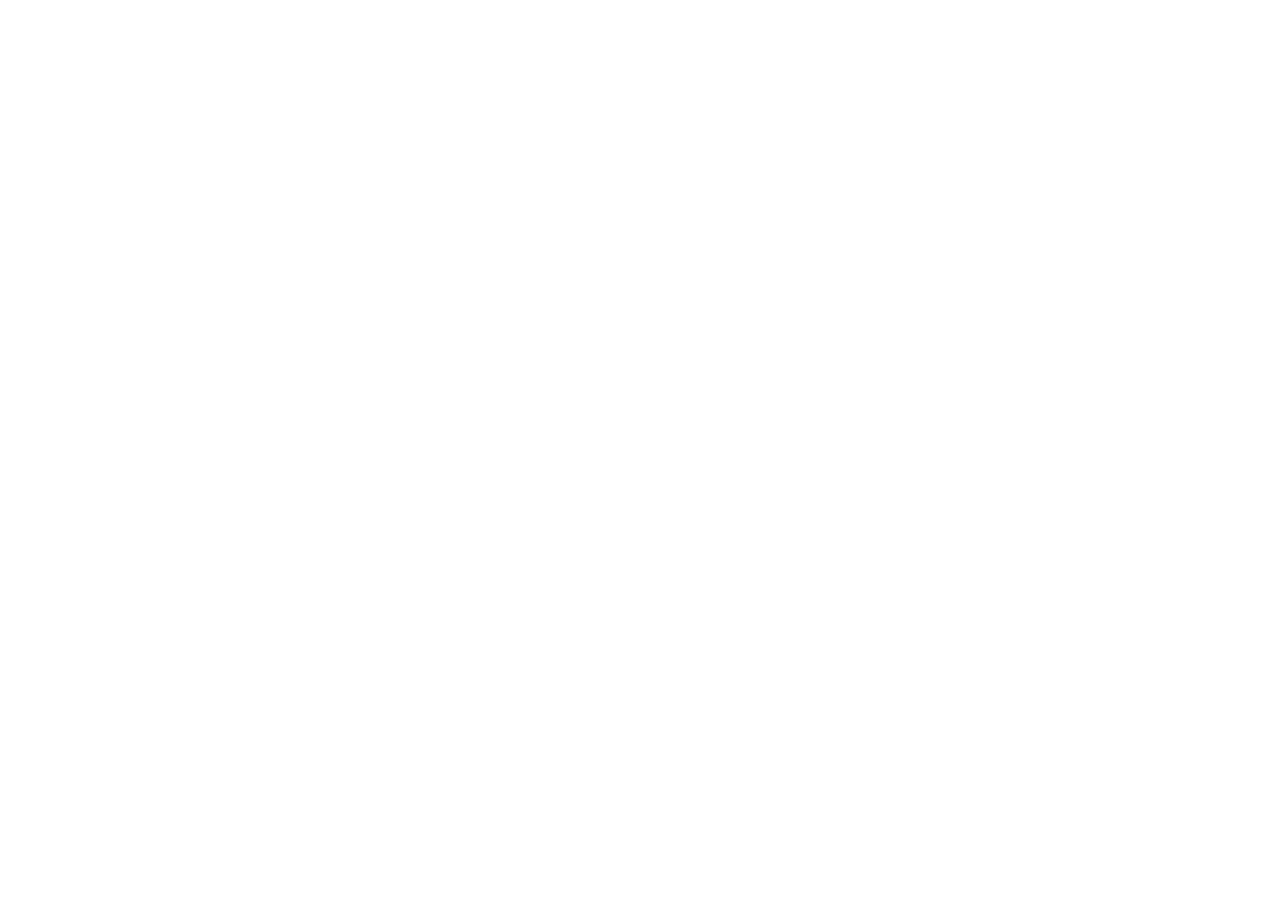
==== favo_games/favo_game_student1.html @ d2114481 "nav bar een beetje geregeld" ====
<!DOCTYPE html>
<html lang="en">
<head>
    <meta charset="UTF-8">
    <meta http-equiv="X-UA-Compatible" content="IE=edge">
    <meta name="viewport" content="width=device-width, initial-scale=1.0">
    <title>Favoriete Game Student 1</title>
    <link rel="stylesheet" href="../style.css">
</head>
<body>
    
</body>
</html>
---- style.css ----
* {
    margin: 0;
    padding: 0;
    box-sizing: border-box;
}

/* nav bar */

.main-head nav {
    display: flex;
    justify-content: space-between;
    max-width: 100vw;
}

ul {
    display: flex;
    list-style-type: none;
    align-items: center;
    justify-content: space-around;
    width: 20vw;
    margin-right: 5rem;
}

li {
    display: block;
}

a {
    display: flex;
    align-items: center;
    text-decoration: none;
    color: white;
    background-color: blue;
    height: 4vh;
    padding: 1rem;
}

.dropdown-content {
    display: none;
    position: absolute;
    background-color: #E9E9E9;
    min-width: 8vw;
    box-shadow: 0rem 0.5rem 1rem 0rem rgba(0, 0, 0, 0.2);
    z-index: 1;
}

.dropdown-content a {
    color: #00a8c7;
    padding: 0.8rem 1rem;
    display: block;
    text-align: left;
}

.dropdown:hover .dropdown-content {
    display: flex;
    flex-direction: column;
}
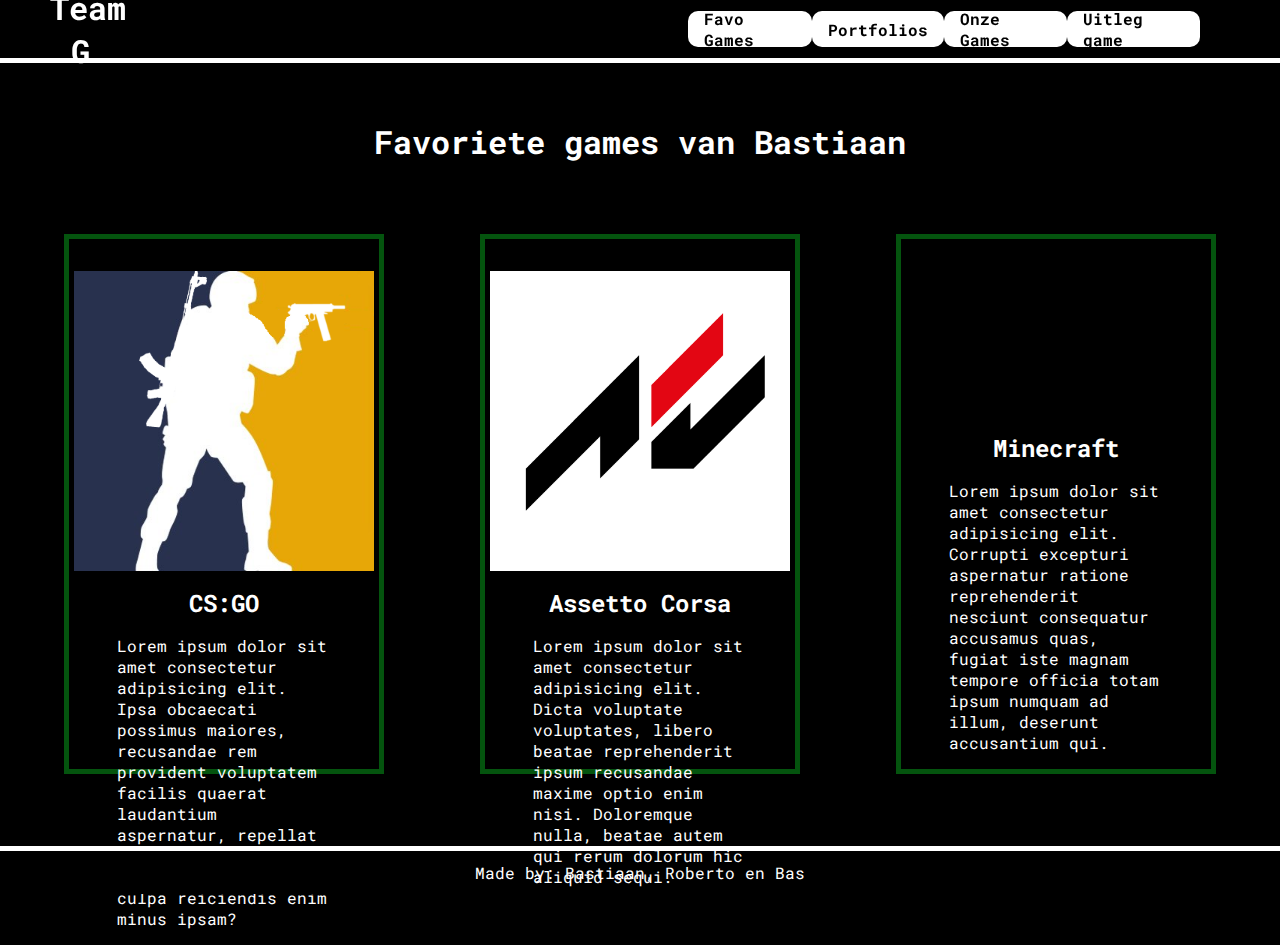
==== commit b9458938: "favo gamepagina bastiaan" ====
--- a/favo_games/favo_game_student1.html
+++ b/favo_games/favo_game_student1.html
@@ -8,6 +8,102 @@
     <link rel="stylesheet" href="../style.css">
 </head>
 <body>
-    
+    <!DOCTYPE html>
+<html lang="en">
+
+<head>
+    <meta charset="UTF-8">
+    <meta http-equiv="X-UA-Compatible" content="IE=edge">
+    <meta name="viewport" content="width=device-width, initial-scale=1.0">
+    <title>Favoriete Game Student 3</title>
+    <link rel="stylesheet" href="../style.css">
+    <link rel="preconnect" href="https://fonts.googleapis.com">
+    <link rel="preconnect" href="https://fonts.gstatic.com" crossorigin>
+    <link href="https://fonts.googleapis.com/css2?family=Roboto+Mono:wght@400;500;600&display=swap" rel="stylesheet">
+    <link rel="icon" href="./icons/controller_icon.svg">
+</head>
+
+<body>
+    <header class="main-head">
+        <nav>
+            <a class="logo" href="../index.html">
+                <h1>Team G</h1>
+            </a>
+            <ul>
+                <li class="dropdown">
+                    <a href="#" class="dropbtn">Favo Games</a>
+                    <div class="dropdown-content">
+                        <a class="borderb" href="./favo_game_student1.html">Favo student1</a>
+                        <a href="./favo_game_student2.html">Favo student2</a>
+                        <a class="bordere" href="./favo_game_student3.html">Favo student3</a>
+                    </div>
+                </li>
+                <li class="dropdown">
+                    <a href="#" class="dropbtn">Portfolios</a>
+                    <div class="dropdown-content">
+                        <a class="borderb" href="../portfolios/portfolio_student1.html">Portfolio student1</a>
+                        <a href="../portfolios/portfolio_student2.html">Portfolio student2</a>
+                        <a class="bordere" href="../portfolios/portfolio_student3.html">Portfolio student3</a>
+                    </div>
+                </li>
+                <li class="dropdown">
+                    <a href="#" class="dropbtn">Onze Games</a>
+                    <div class="dropdown-content" id="test">
+                        <a class="borderb" href="../games/game_student1.html">Game student1</a>
+                        <a href="../games/game_student2.html">Game student2</a>
+                        <a class="bordere" href="../games/game_student3.html">Game student3</a>
+                    </div>
+                </li>
+                <li class="dropdown">
+                    <a href="#" class="dropbtn">Uitleg game</a>
+                    <div class="dropdown-content">
+                        <a class="borderb" href="../uitleg_game/uitleg_game_student1.html">Uitleg student1</a>
+                        <a href="../uitleg_game/uitleg_game_student2.html">Uitleg student2</a>
+                        <a class="bordere" href="../uitleg_game/uitleg_game_student3.html">Uitleg student3</a>
+                    </div>
+                </li>
+            </ul>
+        </nav>
+    </header>
+
+    <main class="main-fav">
+        <h1>Favoriete games van Bastiaan</h1>
+        <section class="sect-cards bcard">
+            <div class="basti-fav1">
+                <img src="../images/csgo2.png" alt="">
+                <h2>CS:GO</h2>
+                <p>
+                    Lorem ipsum dolor sit amet consectetur adipisicing elit. Ipsa obcaecati possimus maiores, recusandae
+                    rem provident voluptatem facilis quaerat laudantium aspernatur, repellat eius voluptate, corrupti
+                    debitis culpa reiciendis enim minus ipsam?
+                </p>
+            </div>
+            <div class="basti-fav2 bcard">
+                <img src="../images/ac.png" alt="">
+                <h2>Assetto Corsa</h2>
+                <p>
+                    Lorem ipsum dolor sit amet consectetur adipisicing elit. Dicta voluptate voluptates, libero beatae
+                    reprehenderit ipsum recusandae maxime optio enim nisi. Doloremque nulla, beatae autem qui rerum
+                    dolorum hic aliquid sequi.
+                </p>
+            </div>
+            <div class="basti-fav3 bcard">
+                <img src="../images/minecraft.png" alt="">
+                <h2>Minecraft</h2>
+                <p>
+                    Lorem ipsum dolor sit amet consectetur adipisicing elit. Corrupti excepturi aspernatur ratione
+                    reprehenderit nesciunt consequatur accusamus quas, fugiat iste magnam tempore officia totam ipsum
+                    numquam ad illum, deserunt accusantium qui.
+                </p>
+            </div>
+        </section>
+    </main>
+
+    <footer>
+        Made by: Bastiaan, Roberto en Bas
+    </footer>
+</body>
+
+</html>
 </body>
 </html>--- a/style.css
+++ b/style.css
@@ -4,12 +4,48 @@
     box-sizing: border-box;
 }
 
+html{
+    scroll-behavior: smooth;
+}
+
+body:not(div:first-of-type) {
+    font-family: 'Roboto Mono', monospace;
+    z-index: 1;
+    background-color: rgba(0, 0, 0, 0.058)
+}
+
+body:not(header) {
+    color: white;
+}
+
+div:first-of-type {
+    z-index: -1;
+}
+
 /* nav bar */
 
+.index-main {
+    height: 100vh;
+}
+
+.logo {
+    text-decoration: none;
+    text-align: center;
+    width: 5vw;
+    margin-left: 3rem;
+    color: white;
+}
+
 .main-head nav {
     display: flex;
+    color: white;
     justify-content: space-between;
-    max-width: 100vw;
+    align-items: center;
+    width: 100vw;
+    height: 7vh;
+    background-color: black;
+    border-bottom: 5px solid white;
+    position: fixed;
 }
 
 ul {
@@ -17,7 +53,7 @@
     list-style-type: none;
     align-items: center;
     justify-content: space-around;
-    width: 20vw;
+    width: 40vw;
     margin-right: 5rem;
 }
 
@@ -25,33 +61,188 @@
     display: block;
 }
 
-a {
+.dropdown a {
+    font-weight: bolder;
     display: flex;
     align-items: center;
     text-decoration: none;
-    color: white;
-    background-color: blue;
+    color: black;
+    background-color: white;
     height: 4vh;
     padding: 1rem;
+}
+
+.dropdown a:hover {
+    background-color: grey;
+}
+
+nav h1 {
+    margin-left: 3%;
 }
 
 .dropdown-content {
     display: none;
     position: absolute;
-    background-color: #E9E9E9;
+    margin-top: -10%;
     min-width: 8vw;
     box-shadow: 0rem 0.5rem 1rem 0rem rgba(0, 0, 0, 0.2);
     z-index: 1;
+    transition: margin-top 5s;
+    transition-timing-function: ease-in;
 }
 
 .dropdown-content a {
-    color: #00a8c7;
-    padding: 0.8rem 1rem;
+    color: #000000;
+    padding: 0.3rem 1rem;
     display: block;
     text-align: left;
 }
 
+.borderb {
+    border-top-left-radius: 10px;
+    border-top-right-radius: 10px;
+}
+
+.bordere {
+    border-bottom-left-radius: 10px;
+    border-bottom-right-radius: 10px;
+}
+
+.dropbtn {
+    border-radius: 10px;
+    z-index: 2;
+}
+
 .dropdown:hover .dropdown-content {
     display: flex;
     flex-direction: column;
+    margin: 0;
+    z-index: 1;
+    border-radius: 10px;
+}
+
+/* body */
+
+body:not(header) {
+    color: white;
+}
+
+body:not(div:first-of-type) {
+    font-family: 'Roboto Mono', monospace;
+    z-index: 1;
+    background-color: #000
+}
+
+.index-main:not(:first-child) {
+    z-index: 2;
+}
+
+.background_video {
+    position: absolute;
+    right: 0;
+    bottom: 0;
+    width: 100vw;
+    min-height: 100vh;
+    z-index: -2;
+    
+}
+
+.home_title {
+    display: flex;
+    flex-direction: column;
+    align-items: center;
+    color: white;
+    margin-top: 20%;
+    font-size: xx-large;
+}
+
+.home_title a{
+    color: black;
+    z-index: 2;
+    background-color: white;
+    border-radius: 20px;
+}
+
+.home_section{
+    display: flex;
+    justify-content: center;
+    padding-top: 2rem;
+}
+
+.index-header{
+    display: flex;
+    justify-content: center;
+    font-size: 3rem;
+    width: 100vw;
+}
+
+.index-cards{
+    height: 90vh;
+    display: flex;
+    flex-direction: row;
+    flex-wrap: wrap;
+    align-items: center;
+    justify-content: space-evenly;
+}
+
+.cards {
+    height: 50vh;
+    width: 22vw;
+    background-color: #000;
+    border: gray;
+    border-style: inset;
+    border-radius: 15px;
+    text-align: center;
+}
+
+/* fav games */
+
+.main-fav {
+    display: flex;
+    flex-direction: column;
+    justify-content: space-evenly;
+    align-items: center;
+    padding-top: 3rem;
+    min-height: 93.98vh;
+}
+
+.sect-cards {
+    display: flex;
+}
+
+.sect-cards div {
+    display: flex;
+    flex-direction: column;
+    align-items: center;
+    background-color: black;
+    border: 5px solid rgb(4, 84, 14) ;
+    height: 60vh;
+    width: 25vw;
+    margin: 0rem 3rem;
+}
+
+.bcard img {
+    margin-top: 2rem;
+    height: 300px;
+    width: auto;
+}
+
+.sect-cards div h2 {
+    margin-top: 1rem;
+}
+
+.bcard p {
+    padding: 1rem 3rem;
+}
+
+
+/* footer */
+
+footer {
+    display: flex;
+    justify-content: space-around;
+    align-items: center;
+    border-top: 5px solid white;
+    background-color: black;
+    height: 3rem;
 }--- a/style.css
+++ b/style.css
@@ -4,12 +4,48 @@
     box-sizing: border-box;
 }
 
+html{
+    scroll-behavior: smooth;
+}
+
+body:not(div:first-of-type) {
+    font-family: 'Roboto Mono', monospace;
+    z-index: 1;
+    background-color: rgba(0, 0, 0, 0.058)
+}
+
+body:not(header) {
+    color: white;
+}
+
+div:first-of-type {
+    z-index: -1;
+}
+
 /* nav bar */
 
+.index-main {
+    height: 100vh;
+}
+
+.logo {
+    text-decoration: none;
+    text-align: center;
+    width: 5vw;
+    margin-left: 3rem;
+    color: white;
+}
+
 .main-head nav {
     display: flex;
+    color: white;
     justify-content: space-between;
-    max-width: 100vw;
+    align-items: center;
+    width: 100vw;
+    height: 7vh;
+    background-color: black;
+    border-bottom: 5px solid white;
+    position: fixed;
 }
 
 ul {
@@ -17,7 +53,7 @@
     list-style-type: none;
     align-items: center;
     justify-content: space-around;
-    width: 20vw;
+    width: 40vw;
     margin-right: 5rem;
 }
 
@@ -25,33 +61,188 @@
     display: block;
 }
 
-a {
+.dropdown a {
+    font-weight: bolder;
     display: flex;
     align-items: center;
     text-decoration: none;
-    color: white;
-    background-color: blue;
+    color: black;
+    background-color: white;
     height: 4vh;
     padding: 1rem;
+}
+
+.dropdown a:hover {
+    background-color: grey;
+}
+
+nav h1 {
+    margin-left: 3%;
 }
 
 .dropdown-content {
     display: none;
     position: absolute;
-    background-color: #E9E9E9;
+    margin-top: -10%;
     min-width: 8vw;
     box-shadow: 0rem 0.5rem 1rem 0rem rgba(0, 0, 0, 0.2);
     z-index: 1;
+    transition: margin-top 5s;
+    transition-timing-function: ease-in;
 }
 
 .dropdown-content a {
-    color: #00a8c7;
-    padding: 0.8rem 1rem;
+    color: #000000;
+    padding: 0.3rem 1rem;
     display: block;
     text-align: left;
 }
 
+.borderb {
+    border-top-left-radius: 10px;
+    border-top-right-radius: 10px;
+}
+
+.bordere {
+    border-bottom-left-radius: 10px;
+    border-bottom-right-radius: 10px;
+}
+
+.dropbtn {
+    border-radius: 10px;
+    z-index: 2;
+}
+
 .dropdown:hover .dropdown-content {
     display: flex;
     flex-direction: column;
+    margin: 0;
+    z-index: 1;
+    border-radius: 10px;
+}
+
+/* body */
+
+body:not(header) {
+    color: white;
+}
+
+body:not(div:first-of-type) {
+    font-family: 'Roboto Mono', monospace;
+    z-index: 1;
+    background-color: #000
+}
+
+.index-main:not(:first-child) {
+    z-index: 2;
+}
+
+.background_video {
+    position: absolute;
+    right: 0;
+    bottom: 0;
+    width: 100vw;
+    min-height: 100vh;
+    z-index: -2;
+    
+}
+
+.home_title {
+    display: flex;
+    flex-direction: column;
+    align-items: center;
+    color: white;
+    margin-top: 20%;
+    font-size: xx-large;
+}
+
+.home_title a{
+    color: black;
+    z-index: 2;
+    background-color: white;
+    border-radius: 20px;
+}
+
+.home_section{
+    display: flex;
+    justify-content: center;
+    padding-top: 2rem;
+}
+
+.index-header{
+    display: flex;
+    justify-content: center;
+    font-size: 3rem;
+    width: 100vw;
+}
+
+.index-cards{
+    height: 90vh;
+    display: flex;
+    flex-direction: row;
+    flex-wrap: wrap;
+    align-items: center;
+    justify-content: space-evenly;
+}
+
+.cards {
+    height: 50vh;
+    width: 22vw;
+    background-color: #000;
+    border: gray;
+    border-style: inset;
+    border-radius: 15px;
+    text-align: center;
+}
+
+/* fav games */
+
+.main-fav {
+    display: flex;
+    flex-direction: column;
+    justify-content: space-evenly;
+    align-items: center;
+    padding-top: 3rem;
+    min-height: 93.98vh;
+}
+
+.sect-cards {
+    display: flex;
+}
+
+.sect-cards div {
+    display: flex;
+    flex-direction: column;
+    align-items: center;
+    background-color: black;
+    border: 5px solid rgb(4, 84, 14) ;
+    height: 60vh;
+    width: 25vw;
+    margin: 0rem 3rem;
+}
+
+.bcard img {
+    margin-top: 2rem;
+    height: 300px;
+    width: auto;
+}
+
+.sect-cards div h2 {
+    margin-top: 1rem;
+}
+
+.bcard p {
+    padding: 1rem 3rem;
+}
+
+
+/* footer */
+
+footer {
+    display: flex;
+    justify-content: space-around;
+    align-items: center;
+    border-top: 5px solid white;
+    background-color: black;
+    height: 3rem;
 }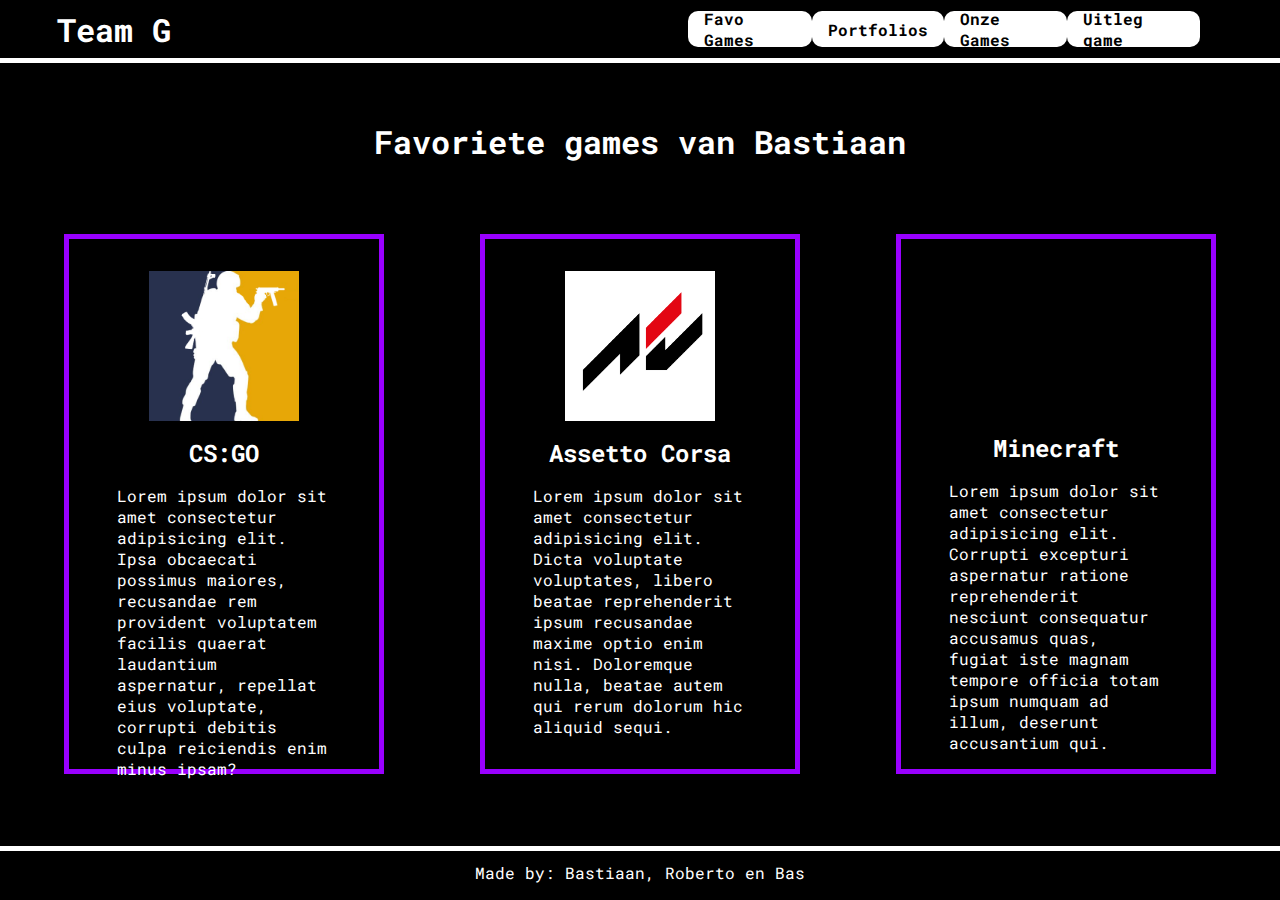
==== commit dbfffdf9: "Added fave game pagina" ====
--- a/favo_games/favo_game_student1.html
+++ b/favo_games/favo_game_student1.html
@@ -68,7 +68,7 @@
 
     <main class="main-fav">
         <h1>Favoriete games van Bastiaan</h1>
-        <section class="sect-cards bcard">
+        <section class="sect-cards bcard sect-cards-color-3">
             <div class="basti-fav1">
                 <img src="../images/csgo2.png" alt="">
                 <h2>CS:GO</h2>
--- a/style.css
+++ b/style.css
@@ -31,7 +31,7 @@
 .logo {
     text-decoration: none;
     text-align: center;
-    width: 5vw;
+    width: 10vw;
     margin-left: 3rem;
     color: white;
 }
@@ -70,6 +70,7 @@
     background-color: white;
     height: 4vh;
     padding: 1rem;
+    transition: background-color 0.3s;
 }
 
 .dropdown a:hover {
@@ -80,22 +81,14 @@
     margin-left: 3%;
 }
 
-.dropdown-content {
+.dropdown-content{
     display: none;
     position: absolute;
-    margin-top: -10%;
     min-width: 8vw;
     box-shadow: 0rem 0.5rem 1rem 0rem rgba(0, 0, 0, 0.2);
     z-index: 1;
-    transition: margin-top 5s;
-    transition-timing-function: ease-in;
-}
-
-.dropdown-content a {
-    color: #000000;
-    padding: 0.3rem 1rem;
-    display: block;
-    text-align: left;
+    color: aliceblue;
+    transition: color 5s;
 }
 
 .borderb {
@@ -116,9 +109,12 @@
 .dropdown:hover .dropdown-content {
     display: flex;
     flex-direction: column;
-    margin: 0;
     z-index: 1;
     border-radius: 10px;
+}
+
+.dropdown-content:focus-visible{
+    color: blue;
 }
 
 /* body */
@@ -221,9 +217,22 @@
     margin: 0rem 3rem;
 }
 
+/**/
+.sect-cards-color-1 div {
+    border: 5px solid rgb(4, 84, 14) ;
+}
+
+.sect-cards-color-2 div{
+    border: 5px solid rgb(255, 0, 0) ;
+}
+
+.sect-cards-color-3 div{
+    border: 5px solid rgb(153, 0, 255) ;
+}
+
 .bcard img {
     margin-top: 2rem;
-    height: 300px;
+    height: 150px;
     width: auto;
 }
 
@@ -234,7 +243,6 @@
 .bcard p {
     padding: 1rem 3rem;
 }
-
 
 /* footer */
 
--- a/style.css
+++ b/style.css
@@ -31,7 +31,7 @@
 .logo {
     text-decoration: none;
     text-align: center;
-    width: 5vw;
+    width: 10vw;
     margin-left: 3rem;
     color: white;
 }
@@ -70,6 +70,7 @@
     background-color: white;
     height: 4vh;
     padding: 1rem;
+    transition: background-color 0.3s;
 }
 
 .dropdown a:hover {
@@ -80,22 +81,14 @@
     margin-left: 3%;
 }
 
-.dropdown-content {
+.dropdown-content{
     display: none;
     position: absolute;
-    margin-top: -10%;
     min-width: 8vw;
     box-shadow: 0rem 0.5rem 1rem 0rem rgba(0, 0, 0, 0.2);
     z-index: 1;
-    transition: margin-top 5s;
-    transition-timing-function: ease-in;
-}
-
-.dropdown-content a {
-    color: #000000;
-    padding: 0.3rem 1rem;
-    display: block;
-    text-align: left;
+    color: aliceblue;
+    transition: color 5s;
 }
 
 .borderb {
@@ -116,9 +109,12 @@
 .dropdown:hover .dropdown-content {
     display: flex;
     flex-direction: column;
-    margin: 0;
     z-index: 1;
     border-radius: 10px;
+}
+
+.dropdown-content:focus-visible{
+    color: blue;
 }
 
 /* body */
@@ -221,9 +217,22 @@
     margin: 0rem 3rem;
 }
 
+/**/
+.sect-cards-color-1 div {
+    border: 5px solid rgb(4, 84, 14) ;
+}
+
+.sect-cards-color-2 div{
+    border: 5px solid rgb(255, 0, 0) ;
+}
+
+.sect-cards-color-3 div{
+    border: 5px solid rgb(153, 0, 255) ;
+}
+
 .bcard img {
     margin-top: 2rem;
-    height: 300px;
+    height: 150px;
     width: auto;
 }
 
@@ -234,7 +243,6 @@
 .bcard p {
     padding: 1rem 3rem;
 }
-
 
 /* footer */
 
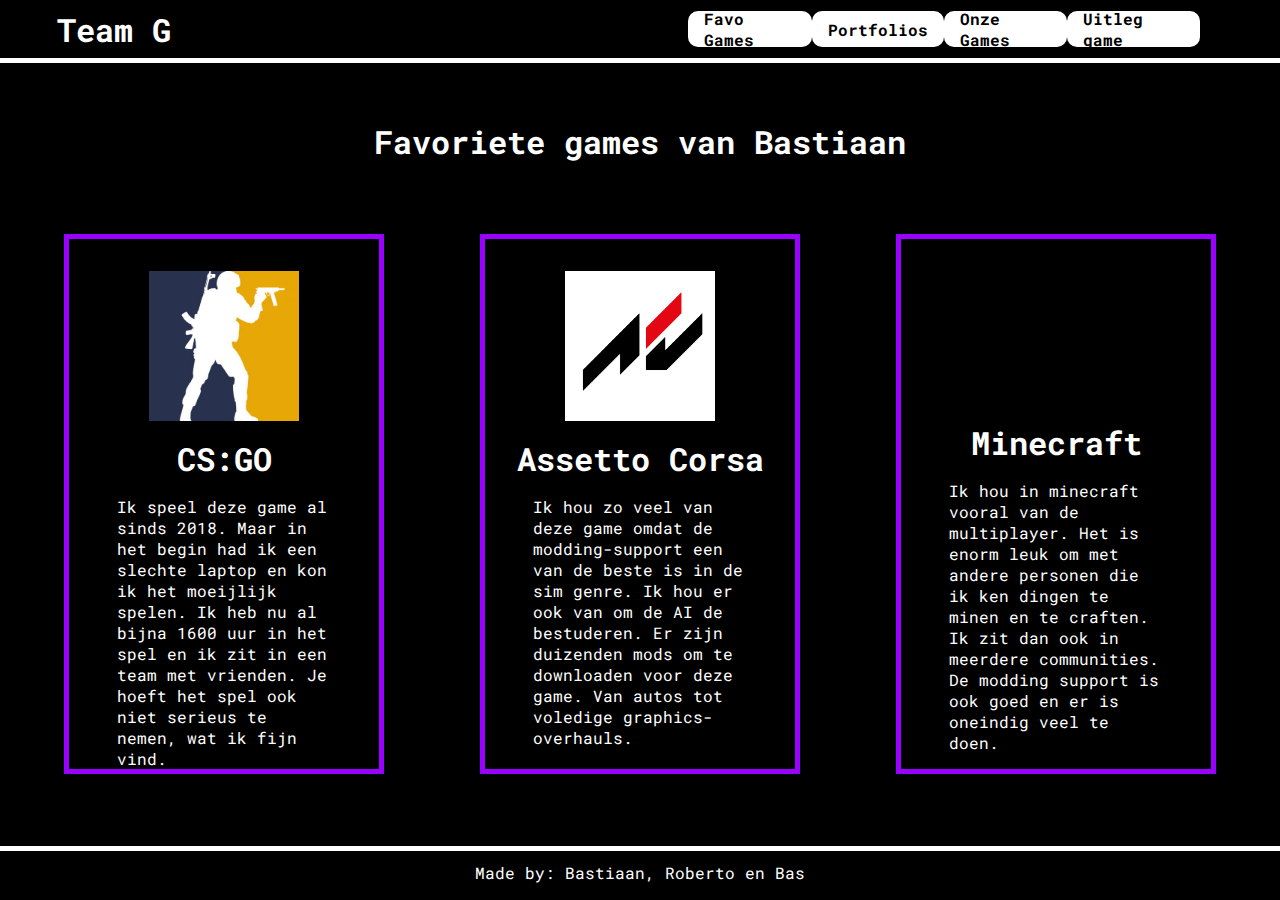
==== commit 3ccf2eea: "favo game aangepast + portfolio" ====
--- a/favo_games/favo_game_student1.html
+++ b/favo_games/favo_game_student1.html
@@ -73,27 +73,21 @@
                 <img src="../images/csgo2.png" alt="">
                 <h2>CS:GO</h2>
                 <p>
-                    Lorem ipsum dolor sit amet consectetur adipisicing elit. Ipsa obcaecati possimus maiores, recusandae
-                    rem provident voluptatem facilis quaerat laudantium aspernatur, repellat eius voluptate, corrupti
-                    debitis culpa reiciendis enim minus ipsam?
+                    Ik speel deze game al sinds 2018. Maar in het begin had ik een slechte laptop en kon ik het moeijlijk spelen. Ik heb nu al bijna 1600 uur in het spel en ik zit in een team met vrienden. Je hoeft het spel ook niet serieus te nemen, wat ik fijn vind.
                 </p>
             </div>
             <div class="basti-fav2 bcard">
                 <img src="../images/ac.png" alt="">
                 <h2>Assetto Corsa</h2>
                 <p>
-                    Lorem ipsum dolor sit amet consectetur adipisicing elit. Dicta voluptate voluptates, libero beatae
-                    reprehenderit ipsum recusandae maxime optio enim nisi. Doloremque nulla, beatae autem qui rerum
-                    dolorum hic aliquid sequi.
+                    Ik hou zo veel van deze game omdat de modding-support een van de beste is in de sim genre. Ik hou er ook van om de AI de bestuderen. Er zijn duizenden mods om te downloaden voor deze game. Van autos tot voledige graphics-overhauls.
                 </p>
             </div>
             <div class="basti-fav3 bcard">
                 <img src="../images/minecraft.png" alt="">
                 <h2>Minecraft</h2>
                 <p>
-                    Lorem ipsum dolor sit amet consectetur adipisicing elit. Corrupti excepturi aspernatur ratione
-                    reprehenderit nesciunt consequatur accusamus quas, fugiat iste magnam tempore officia totam ipsum
-                    numquam ad illum, deserunt accusantium qui.
+                    Ik hou in minecraft vooral van de multiplayer. Het is enorm leuk om met andere personen die ik ken dingen te minen en te craften. Ik zit dan ook in meerdere communities. De modding support is ook goed en er is oneindig veel te doen.
                 </p>
             </div>
         </section>
--- a/style.css
+++ b/style.css
@@ -8,6 +8,11 @@
     scroll-behavior: smooth;
 }
 
+h2{
+    font-size: 2rem;
+}
+
+
 body:not(div:first-of-type) {
     font-family: 'Roboto Mono', monospace;
     z-index: 1;
@@ -19,7 +24,7 @@
 }
 
 div:first-of-type {
-    z-index: -1;
+    z-index: 2;
 }
 
 /* nav bar */
@@ -148,8 +153,9 @@
     flex-direction: column;
     align-items: center;
     color: white;
-    margin-top: 20%;
+    margin-top: 18%;
     font-size: xx-large;
+    font-weight: bolder;
 }
 
 .home_title a{
@@ -244,6 +250,60 @@
     padding: 1rem 3rem;
 }
 
+/* portfolio */
+
+.port-sect {
+    display: flex;
+    flex-direction: column;
+    justify-content: center;
+    height: 94vh;
+    margin: 0rem 10rem;
+}
+
+.port-sect div:first-child {
+    margin-left: 16rem;
+}
+
+.port-info {
+    display: flex;
+}
+
+.port-info p {
+    width: 45vw;
+    margin-top: 4rem;
+}
+
+.port-info img {
+    margin-left: 4rem;
+}
+
+.social_buttons{
+    display: flex;
+    justify-content: flex-start;
+    flex-direction: row;
+}
+
+.social_buttons a{
+    margin-right: 5%;
+}
+
+.uitleg_game_section{
+    margin-top: 10%;
+}
+
+.uitleg_game_main{
+    display: flex;
+    align-items: flex-start;
+    height: 90vh;
+    width: 90vw;
+    padding-left: 10%;
+}
+
+.uitleg_game_main img{ 
+    margin-top: 12%;
+    padding-left: 5%;
+}
+
 /* footer */
 
 footer {
--- a/style.css
+++ b/style.css
@@ -8,6 +8,11 @@
     scroll-behavior: smooth;
 }
 
+h2{
+    font-size: 2rem;
+}
+
+
 body:not(div:first-of-type) {
     font-family: 'Roboto Mono', monospace;
     z-index: 1;
@@ -19,7 +24,7 @@
 }
 
 div:first-of-type {
-    z-index: -1;
+    z-index: 2;
 }
 
 /* nav bar */
@@ -148,8 +153,9 @@
     flex-direction: column;
     align-items: center;
     color: white;
-    margin-top: 20%;
+    margin-top: 18%;
     font-size: xx-large;
+    font-weight: bolder;
 }
 
 .home_title a{
@@ -244,6 +250,60 @@
     padding: 1rem 3rem;
 }
 
+/* portfolio */
+
+.port-sect {
+    display: flex;
+    flex-direction: column;
+    justify-content: center;
+    height: 94vh;
+    margin: 0rem 10rem;
+}
+
+.port-sect div:first-child {
+    margin-left: 16rem;
+}
+
+.port-info {
+    display: flex;
+}
+
+.port-info p {
+    width: 45vw;
+    margin-top: 4rem;
+}
+
+.port-info img {
+    margin-left: 4rem;
+}
+
+.social_buttons{
+    display: flex;
+    justify-content: flex-start;
+    flex-direction: row;
+}
+
+.social_buttons a{
+    margin-right: 5%;
+}
+
+.uitleg_game_section{
+    margin-top: 10%;
+}
+
+.uitleg_game_main{
+    display: flex;
+    align-items: flex-start;
+    height: 90vh;
+    width: 90vw;
+    padding-left: 10%;
+}
+
+.uitleg_game_main img{ 
+    margin-top: 12%;
+    padding-left: 5%;
+}
+
 /* footer */
 
 footer {
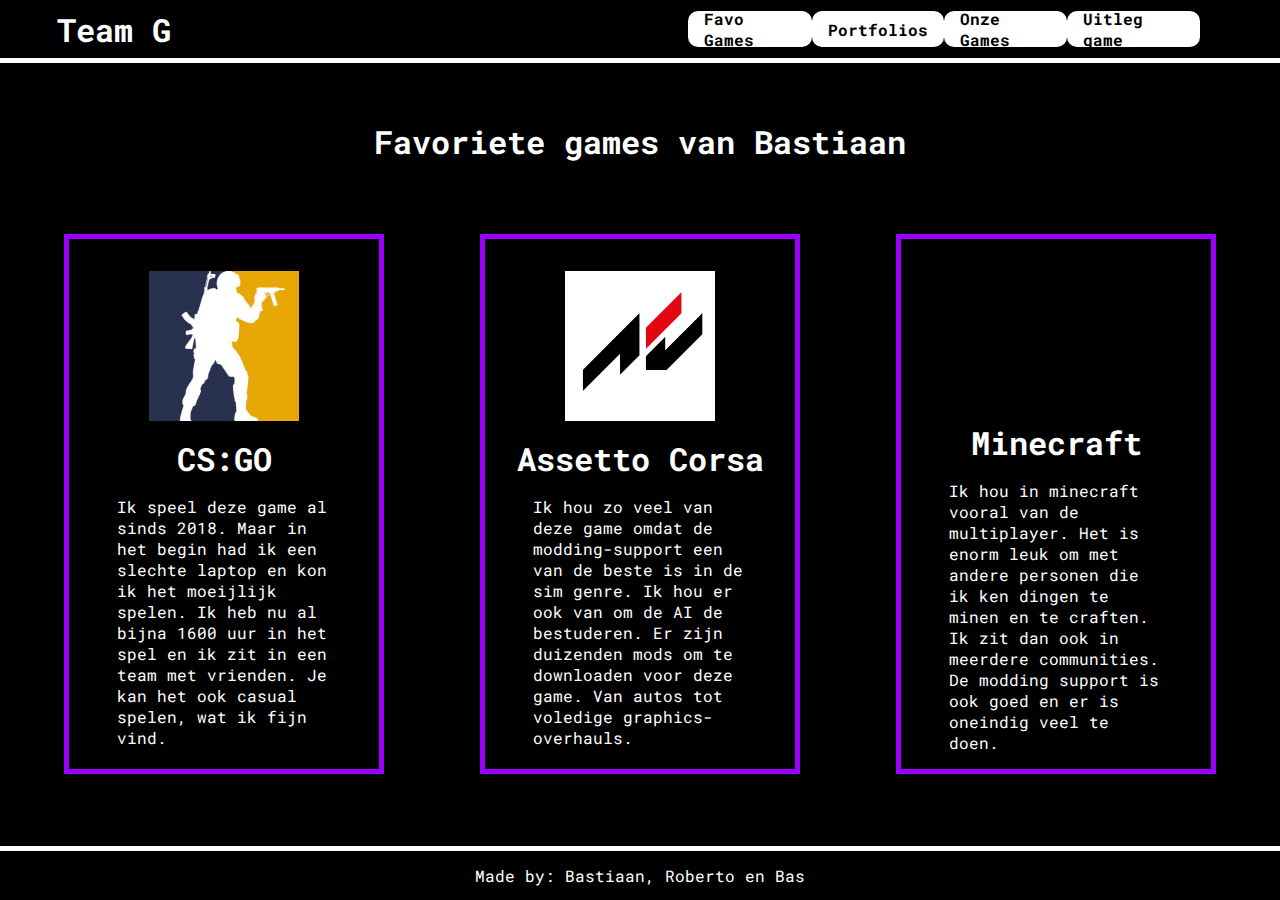
==== commit 45258b6c: "small changes" ====
--- a/favo_games/favo_game_student1.html
+++ b/favo_games/favo_game_student1.html
@@ -73,7 +73,7 @@
                 <img src="../images/csgo2.png" alt="">
                 <h2>CS:GO</h2>
                 <p>
-                    Ik speel deze game al sinds 2018. Maar in het begin had ik een slechte laptop en kon ik het moeijlijk spelen. Ik heb nu al bijna 1600 uur in het spel en ik zit in een team met vrienden. Je hoeft het spel ook niet serieus te nemen, wat ik fijn vind.
+                    Ik speel deze game al sinds 2018. Maar in het begin had ik een slechte laptop en kon ik het moeijlijk spelen. Ik heb nu al bijna 1600 uur in het spel en ik zit in een team met vrienden. Je kan het ook casual spelen, wat ik fijn vind.
                 </p>
             </div>
             <div class="basti-fav2 bcard">
--- a/style.css
+++ b/style.css
@@ -4,19 +4,12 @@
     box-sizing: border-box;
 }
 
-html{
+html {
     scroll-behavior: smooth;
 }
 
 h2{
     font-size: 2rem;
-}
-
-
-body:not(div:first-of-type) {
-    font-family: 'Roboto Mono', monospace;
-    z-index: 1;
-    background-color: rgba(0, 0, 0, 0.058)
 }
 
 body:not(header) {
@@ -51,6 +44,7 @@
     background-color: black;
     border-bottom: 5px solid white;
     position: fixed;
+    z-index: 3;
 }
 
 ul {
@@ -86,7 +80,7 @@
     margin-left: 3%;
 }
 
-.dropdown-content{
+.dropdown-content {
     display: none;
     position: absolute;
     min-width: 8vw;
@@ -118,7 +112,7 @@
     border-radius: 10px;
 }
 
-.dropdown-content:focus-visible{
+.dropdown-content:focus-visible {
     color: blue;
 }
 
@@ -145,7 +139,7 @@
     width: 100vw;
     min-height: 100vh;
     z-index: -2;
-    
+
 }
 
 .home_title {
@@ -158,27 +152,29 @@
     font-weight: bolder;
 }
 
-.home_title a{
+.home_title a {
     color: black;
     z-index: 2;
     background-color: white;
     border-radius: 20px;
 }
 
-.home_section{
+.home_section {
     display: flex;
     justify-content: center;
     padding-top: 2rem;
 }
 
-.index-header{
+.index-header {
     display: flex;
     justify-content: center;
     font-size: 3rem;
     width: 100vw;
 }
 
-.index-cards{
+/* home page cards */
+
+.index-cards {
     height: 90vh;
     display: flex;
     flex-direction: row;
@@ -208,6 +204,8 @@
     min-height: 93.98vh;
 }
 
+/* fav games cards */
+
 .sect-cards {
     display: flex;
 }
@@ -217,23 +215,24 @@
     flex-direction: column;
     align-items: center;
     background-color: black;
-    border: 5px solid rgb(4, 84, 14) ;
+    border: 5px solid rgb(4, 84, 14);
     height: 60vh;
     width: 25vw;
     margin: 0rem 3rem;
 }
 
-/**/
+/* verschillende kleuren bij de favoriete games pagina */
+
 .sect-cards-color-1 div {
-    border: 5px solid rgb(4, 84, 14) ;
-}
-
-.sect-cards-color-2 div{
-    border: 5px solid rgb(255, 0, 0) ;
-}
-
-.sect-cards-color-3 div{
-    border: 5px solid rgb(153, 0, 255) ;
+    border: 5px solid rgb(4, 84, 14);
+}
+
+.sect-cards-color-2 div {
+    border: 5px solid rgb(255, 0, 0);
+}
+
+.sect-cards-color-3 div {
+    border: 5px solid rgb(153, 0, 255);
 }
 
 .bcard img {
@@ -270,6 +269,7 @@
 
 .port-info p {
     width: 45vw;
+    height: 35vh;
     margin-top: 4rem;
 }
 
@@ -278,30 +278,8 @@
 }
 
 .social_buttons{
-    display: flex;
-    justify-content: flex-start;
-    flex-direction: row;
-}
-
-.social_buttons a{
-    margin-right: 5%;
-}
-
-.uitleg_game_section{
-    margin-top: 10%;
-}
-
-.uitleg_game_main{
-    display: flex;
-    align-items: flex-start;
-    height: 90vh;
-    width: 90vw;
-    padding-left: 10%;
-}
-
-.uitleg_game_main img{ 
-    margin-top: 12%;
-    padding-left: 5%;
+    position: fixed;
+    padding-top: 30vh;
 }
 
 /* footer */
@@ -312,5 +290,5 @@
     align-items: center;
     border-top: 5px solid white;
     background-color: black;
-    height: 3rem;
+    height: 6vh;
 }--- a/style.css
+++ b/style.css
@@ -4,19 +4,12 @@
     box-sizing: border-box;
 }
 
-html{
+html {
     scroll-behavior: smooth;
 }
 
 h2{
     font-size: 2rem;
-}
-
-
-body:not(div:first-of-type) {
-    font-family: 'Roboto Mono', monospace;
-    z-index: 1;
-    background-color: rgba(0, 0, 0, 0.058)
 }
 
 body:not(header) {
@@ -51,6 +44,7 @@
     background-color: black;
     border-bottom: 5px solid white;
     position: fixed;
+    z-index: 3;
 }
 
 ul {
@@ -86,7 +80,7 @@
     margin-left: 3%;
 }
 
-.dropdown-content{
+.dropdown-content {
     display: none;
     position: absolute;
     min-width: 8vw;
@@ -118,7 +112,7 @@
     border-radius: 10px;
 }
 
-.dropdown-content:focus-visible{
+.dropdown-content:focus-visible {
     color: blue;
 }
 
@@ -145,7 +139,7 @@
     width: 100vw;
     min-height: 100vh;
     z-index: -2;
-    
+
 }
 
 .home_title {
@@ -158,27 +152,29 @@
     font-weight: bolder;
 }
 
-.home_title a{
+.home_title a {
     color: black;
     z-index: 2;
     background-color: white;
     border-radius: 20px;
 }
 
-.home_section{
+.home_section {
     display: flex;
     justify-content: center;
     padding-top: 2rem;
 }
 
-.index-header{
+.index-header {
     display: flex;
     justify-content: center;
     font-size: 3rem;
     width: 100vw;
 }
 
-.index-cards{
+/* home page cards */
+
+.index-cards {
     height: 90vh;
     display: flex;
     flex-direction: row;
@@ -208,6 +204,8 @@
     min-height: 93.98vh;
 }
 
+/* fav games cards */
+
 .sect-cards {
     display: flex;
 }
@@ -217,23 +215,24 @@
     flex-direction: column;
     align-items: center;
     background-color: black;
-    border: 5px solid rgb(4, 84, 14) ;
+    border: 5px solid rgb(4, 84, 14);
     height: 60vh;
     width: 25vw;
     margin: 0rem 3rem;
 }
 
-/**/
+/* verschillende kleuren bij de favoriete games pagina */
+
 .sect-cards-color-1 div {
-    border: 5px solid rgb(4, 84, 14) ;
-}
-
-.sect-cards-color-2 div{
-    border: 5px solid rgb(255, 0, 0) ;
-}
-
-.sect-cards-color-3 div{
-    border: 5px solid rgb(153, 0, 255) ;
+    border: 5px solid rgb(4, 84, 14);
+}
+
+.sect-cards-color-2 div {
+    border: 5px solid rgb(255, 0, 0);
+}
+
+.sect-cards-color-3 div {
+    border: 5px solid rgb(153, 0, 255);
 }
 
 .bcard img {
@@ -270,6 +269,7 @@
 
 .port-info p {
     width: 45vw;
+    height: 35vh;
     margin-top: 4rem;
 }
 
@@ -278,30 +278,8 @@
 }
 
 .social_buttons{
-    display: flex;
-    justify-content: flex-start;
-    flex-direction: row;
-}
-
-.social_buttons a{
-    margin-right: 5%;
-}
-
-.uitleg_game_section{
-    margin-top: 10%;
-}
-
-.uitleg_game_main{
-    display: flex;
-    align-items: flex-start;
-    height: 90vh;
-    width: 90vw;
-    padding-left: 10%;
-}
-
-.uitleg_game_main img{ 
-    margin-top: 12%;
-    padding-left: 5%;
+    position: fixed;
+    padding-top: 30vh;
 }
 
 /* footer */
@@ -312,5 +290,5 @@
     align-items: center;
     border-top: 5px solid white;
     background-color: black;
-    height: 3rem;
+    height: 6vh;
 }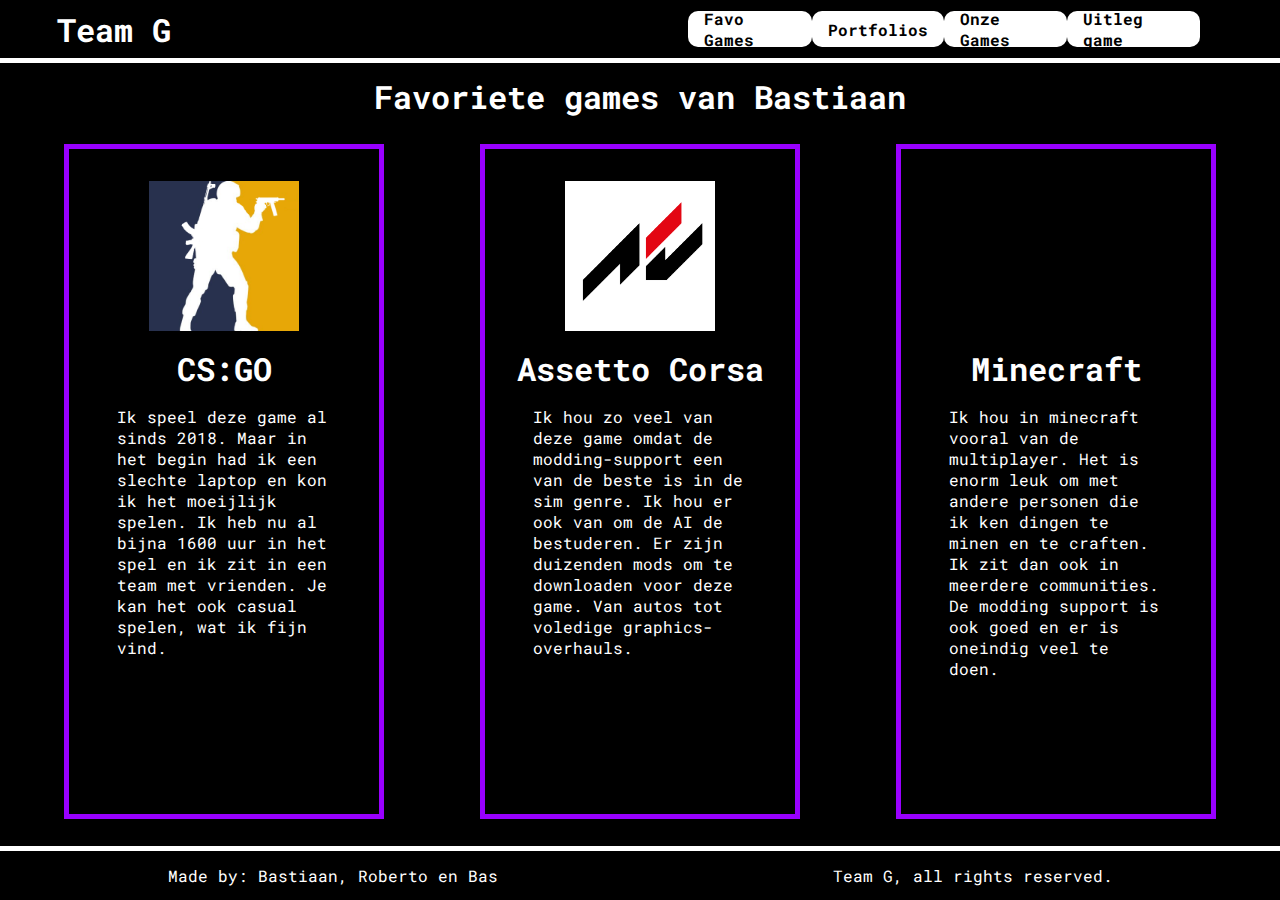
==== commit bd52202a: "nav bar fixes" ====
--- a/favo_games/favo_game_student1.html
+++ b/favo_games/favo_game_student1.html
@@ -6,20 +6,6 @@
     <meta name="viewport" content="width=device-width, initial-scale=1.0">
     <title>Favoriete Game Student 1</title>
     <link rel="stylesheet" href="../style.css">
-</head>
-<body>
-    <!DOCTYPE html>
-<html lang="en">
-
-<head>
-    <meta charset="UTF-8">
-    <meta http-equiv="X-UA-Compatible" content="IE=edge">
-    <meta name="viewport" content="width=device-width, initial-scale=1.0">
-    <title>Favoriete Game Student 3</title>
-    <link rel="stylesheet" href="../style.css">
-    <link rel="preconnect" href="https://fonts.googleapis.com">
-    <link rel="preconnect" href="https://fonts.gstatic.com" crossorigin>
-    <link href="https://fonts.googleapis.com/css2?family=Roboto+Mono:wght@400;500;600&display=swap" rel="stylesheet">
     <link rel="icon" href="./icons/controller_icon.svg">
 </head>
 
@@ -33,33 +19,33 @@
                 <li class="dropdown">
                     <a href="#" class="dropbtn">Favo Games</a>
                     <div class="dropdown-content">
-                        <a class="borderb" href="./favo_game_student1.html">Favo student1</a>
-                        <a href="./favo_game_student2.html">Favo student2</a>
-                        <a class="bordere" href="./favo_game_student3.html">Favo student3</a>
+                        <a class="borderb" href="../favo_games/favo_game_student1.html">Bastiaan</a>
+                        <a href="../favo_games/favo_game_student2.html">Roberto</a>
+                        <a class="bordere" href="../favo_games/favo_game_student3.html">Bas</a>
                     </div>
                 </li>
                 <li class="dropdown">
                     <a href="#" class="dropbtn">Portfolios</a>
                     <div class="dropdown-content">
-                        <a class="borderb" href="../portfolios/portfolio_student1.html">Portfolio student1</a>
-                        <a href="../portfolios/portfolio_student2.html">Portfolio student2</a>
-                        <a class="bordere" href="../portfolios/portfolio_student3.html">Portfolio student3</a>
+                        <a class="borderb" href="../portfolios/portfolio_student1.html">Bastiaan</a>
+                        <a href="../portfolios/portfolio_student2.html">Roberto</a>
+                        <a class="bordere" href="../portfolios/portfolio_student3.html">Bas</a>
                     </div>
                 </li>
                 <li class="dropdown">
                     <a href="#" class="dropbtn">Onze Games</a>
                     <div class="dropdown-content" id="test">
-                        <a class="borderb" href="../games/game_student1.html">Game student1</a>
-                        <a href="../games/game_student2.html">Game student2</a>
-                        <a class="bordere" href="../games/game_student3.html">Game student3</a>
+                        <a class="borderb" href="../games/game_student1.html">Bastiaan</a>
+                        <a href="../games/game_student2.html">Roberto</a>
+                        <a class="bordere" href="./game-bas/game_student3.html">Bas</a>
                     </div>
                 </li>
                 <li class="dropdown">
                     <a href="#" class="dropbtn">Uitleg game</a>
                     <div class="dropdown-content">
-                        <a class="borderb" href="../uitleg_game/uitleg_game_student1.html">Uitleg student1</a>
-                        <a href="../uitleg_game/uitleg_game_student2.html">Uitleg student2</a>
-                        <a class="bordere" href="../uitleg_game/uitleg_game_student3.html">Uitleg student3</a>
+                        <a class="borderb" href="../uitleg_game/uitleg_game_student1.html">Bastiaan</a>
+                        <a href="../uitleg_game/uitleg_game_student2.html">Roberto</a>
+                        <a class="bordere" href="../uitleg_game/uitleg_game_student3.html">Bas</a>
                     </div>
                 </li>
             </ul>
@@ -94,10 +80,9 @@
     </main>
 
     <footer>
-        Made by: Bastiaan, Roberto en Bas
+        <p> Made by: Bastiaan, Roberto en Bas</p>
+        <p>Team G, all rights reserved.</p>
     </footer>
 </body>
 
-</html>
-</body>
 </html>--- a/style.css
+++ b/style.css
@@ -1,3 +1,5 @@
+@import url('https://fonts.googleapis.com/css2?family=Roboto+Mono:wght@400;500;600&display=swap');
+
 * {
     margin: 0;
     padding: 0;
@@ -216,7 +218,7 @@
     align-items: center;
     background-color: black;
     border: 5px solid rgb(4, 84, 14);
-    height: 60vh;
+    height: 75vh;
     width: 25vw;
     margin: 0rem 3rem;
 }
@@ -255,11 +257,19 @@
     display: flex;
     flex-direction: column;
     justify-content: center;
-    height: 94vh;
+    height: 64vh;
     margin: 0rem 10rem;
 }
 
-.port-sect div:first-child {
+.port-sect-bas {
+    display: flex;
+    flex-direction: column;
+    justify-content: center;
+    height: 64vh;
+    margin: 0rem 10rem;
+}
+
+.port-sect div:first-child, .port-sect-bas div:first-child {
     margin-left: 16rem;
 }
 
@@ -277,10 +287,147 @@
     margin-left: 4rem;
 }
 
-.social_buttons{
-    position: fixed;
-    padding-top: 30vh;
-}
+.social_buttons {
+    position: absolute;
+    padding-top: 40vh;
+}
+
+.linked_in{
+    position: absolute;
+    padding-left: 40vh;
+    padding-top: 10vh;
+}
+
+.social_title{
+    position: absolute;
+    padding-top: 13vh;
+}
+
+/* hier begint de rating van hoe goed iemand is in de programmeer talen */
+
+.ranking {
+    height: 30vh;
+    margin-left: 10rem;
+}
+
+.box {
+    background-color: white;
+    height: 2rem;
+    width: 2rem;
+    margin: 0.1rm;
+}
+
+.green {
+    background-color: green;
+}
+
+.fifty {
+    background: linear-gradient(to right, green 50%, white 50%);
+}
+
+.html-rank {
+    display: flex;
+}
+
+.css-rank {
+    display: flex;
+    margin-top: 0.5rem;
+}
+
+.js-rank {
+    display: flex;
+    margin-top: 0.5rem;
+}
+
+.php-rank {
+    display: flex;
+    margin-top: 0.5rem;
+}
+
+.html-rank-bas h2, .html-rank-roberto h2, .html-rank-bastiaan h2{
+    margin-right: 7.2rem;
+}
+
+.html-rank-bas div, .html-rank-roberto div, .html-rank-bastiaan div{
+    display: flex;
+    margin-left: 0.5rem;
+}
+
+.css-rank-bas h2, .css-rank-roberto h2, .css-rank-bastiaan h2{
+    margin-right: 8.4rem;
+}
+
+.css-rank-bas div, .css-rank-roberto div, .css-rank-bastiaan div{
+    display: flex;
+    margin-left: 0.5rem;
+}
+
+.js-rank-bas div, .js-rank-roberto div, .js-rank-bastiaan div{
+    display: flex;
+    margin-left: 0.5rem;
+}
+
+.php-rank-bas h2, .php-rank-roberto h2, .php-rank-bastiaan h2{
+    margin-right: 8.5rem;
+}
+
+.php-rank-bas div, .php-rank-roberto div, .php-rank-bastiaan div{
+    display: flex;
+    margin-left: 0.5rem;
+}
+
+/* Uitleg over de games */
+
+.uitleg_game_section{
+    margin-top: 10%;
+    margin-left: 5%;
+    width: 100vw;
+    height: 75vh;
+}
+
+.uitleg_game_main{
+    display: flex;
+    flex-direction: row;
+    align-items: flex-start;
+}
+
+.uitleg_game_main img{
+    margin-top: 12%;
+    margin-right: 5%;
+    margin-left: 10%;
+}
+
+
+/* Canvas voor de game*/
+
+.game_main{
+    display: flex;
+    align-items: center;
+    justify-content: center;
+    flex-direction: column;
+    height: 94vh;
+}
+
+.game_main h1{
+    font-size: 50px;
+}
+
+.game_main canvas{
+    z-index: 3;
+}
+
+#canvas_student2{
+    width: 60%;
+    height: 70%;
+    border: white 5px solid;
+}
+
+#canvas_student3 {
+    width: 60%;
+    height: 70%;
+    border: white 5px solid;
+}
+
 
 /* footer */
 
